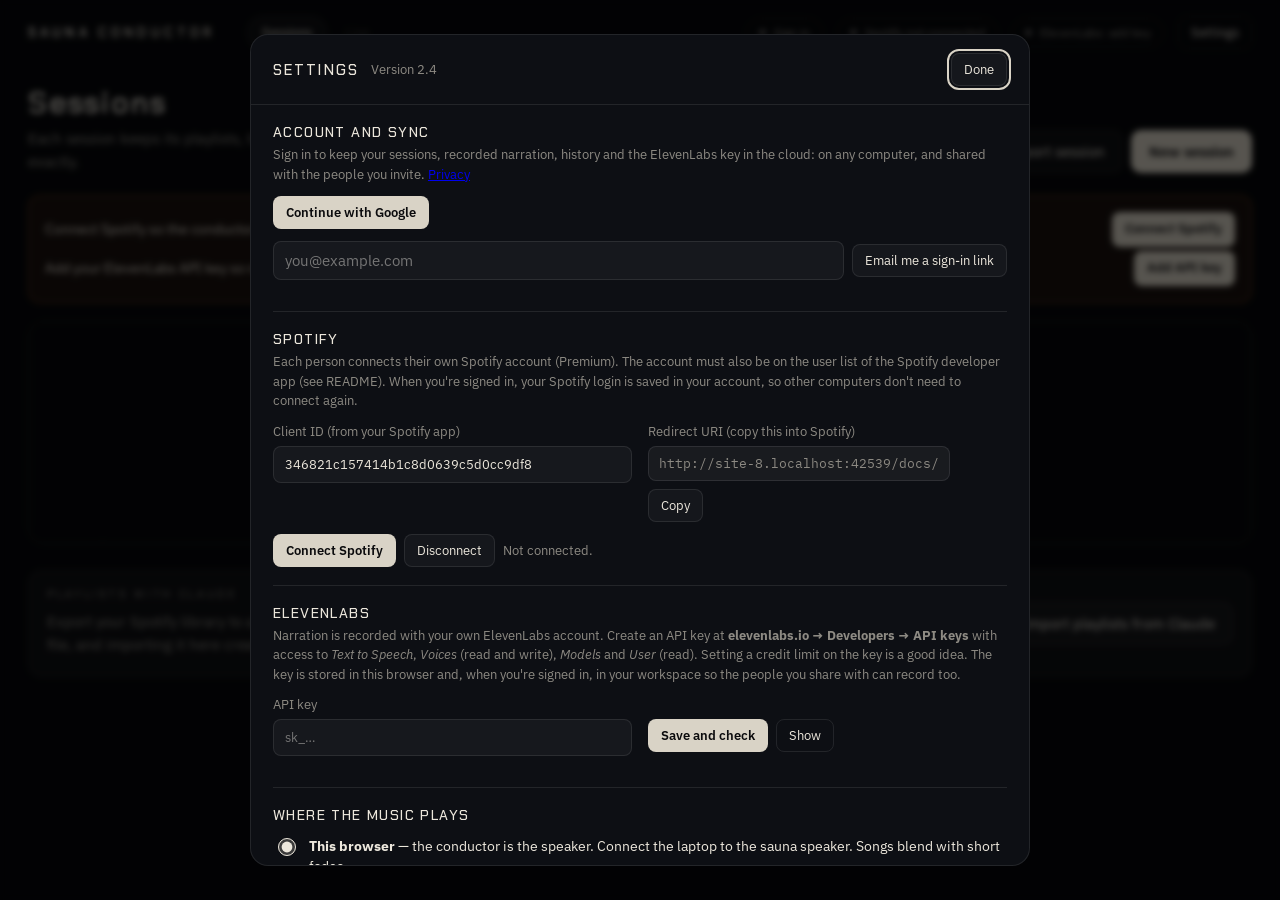
==== docs/index.html @ 791cafdf "Add a privacy page (needed for Google sign-in) Co-Authored-By: Claude Opus 5.5 <noreply@anthropic.co" ====
<!doctype html>
<html lang="en">
<head>
<meta charset="utf-8">
<meta name="viewport" content="width=device-width, initial-scale=1">
<title>Sauna Conductor</title>
<link rel="preconnect" href="https://fonts.googleapis.com">
<link rel="preconnect" href="https://fonts.gstatic.com" crossorigin>
<link href="https://fonts.googleapis.com/css2?family=Chakra+Petch:wght@400;500;600&family=IBM+Plex+Mono:wght@200;300;400&family=IBM+Plex+Sans:wght@400;500;600&display=swap" rel="stylesheet">
<link rel="stylesheet" href="css/app.css?v=2.4-5089199b">
</head>
<body class="phase-idle">
<div class="sky" aria-hidden="true"></div>

<header class="top">
  <div class="brand">Sauna <span>Conductor</span></div>
  <nav class="tabs" aria-label="Views">
    <button class="tab" data-view="library">Sessions</button>
    <button class="tab" data-view="live" id="tabLive" disabled>Live</button>
  </nav>
  <div class="spacer"></div>
  <button class="pill" id="pillCloud" data-sec="set-account" hidden>Sign in</button>
  <button class="pill" id="pillSpotify" data-sec="set-spotify">Spotify</button>
  <button class="pill" id="pillEleven" data-sec="set-eleven">ElevenLabs</button>
  <button class="ghost small" id="btnSettings">Settings</button>
</header>

<div class="banner" id="storageBanner" hidden>
  <b>Sauna Conductor is also open in another Chrome tab.</b> That tab is holding on to your saved sessions, so this one can't save. Close the other Sauna Conductor tabs, then reload this one with Cmd+Shift+R.
</div>
<div class="banner" id="fileBanner" hidden>
  You opened <b>index.html</b> directly. Close this tab and double-click <b>Start Sauna Conductor.command</b> instead. The app only works through the launcher.
</div>

<!-- ============================================================ Sessions -->
<section class="view" id="view-library" hidden>
  <div class="lib-head">
    <div>
      <h1>Sessions</h1>
      <p class="muted">Each session keeps its playlists, timing, voice and recorded narration, so you can replay it exactly.</p>
    </div>
    <div class="row">
      <button id="btnImportSession">Import session</button>
      <button class="primary" id="btnNewSession">New session</button>
    </div>
  </div>
  <div class="banner warn" id="libBanner" hidden></div>
  <div class="banner resume" id="resumeBanner" hidden></div>
  <div class="cards" id="sessionCards"></div>

  <section class="card history" id="historyCard" hidden>
    <div class="label">Recent sessions</div>
    <ol class="hist" id="historyList"></ol>
  </section>

  <section class="card tools">
    <div>
      <div class="label">Playlists with Claude</div>
      <p class="muted">Export your Spotify library to a file and send it to Claude in chat. Claude sends back a playlist file, and importing it here creates those playlists in your Spotify.</p>
      <p class="muted small" id="toolStatus"></p>
    </div>
    <div class="row">
      <button id="btnExportLibrary">Export my Spotify library</button>
      <button id="btnImportPlan">Import playlists from Claude</button>
    </div>
  </section>
</section>

<!-- ============================================================ Editor -->
<section class="view" id="view-editor" hidden></section>

<!-- ============================================================ Live -->
<section class="view" id="view-live" hidden>
  <div class="live-grid">
    <section class="stage">
      <div class="kicker" id="kicker">Ready for launch</div>
      <div class="ring-wrap">
        <div class="ring-glow" aria-hidden="true"></div>
        <svg class="ring" viewBox="0 0 400 400" aria-hidden="true">
          <circle class="track" cx="200" cy="200" r="186"></circle>
          <circle class="prog" id="ringProg" cx="200" cy="200" r="186"></circle>
        </svg>
        <div class="ring-center">
          <div class="title" id="title">4 rounds · 15 min</div>
          <div class="theme" id="theme"></div>
          <div class="timer" id="timer">15:00</div>
          <div class="sub" id="sub">Press Start when everyone is seated</div>
        </div>
      </div>
      <div class="timeline" id="timeline"></div>
      <div class="seg-labels" id="segLabels"></div>
    </section>

    <aside class="side">
      <div class="card np">
        <div class="label">Now playing</div>
        <div class="np-row">
          <div class="np-art" id="npArtWrap"><img id="npArt" alt=""></div>
          <div class="np-meta">
            <div class="np-track" id="npTrack">—</div>
            <div class="np-artist" id="npArtist"></div>
          </div>
        </div>
        <div class="np-prog" aria-hidden="true"><i id="npProg"></i></div>
        <div class="np-times"><span id="npPos">0:00</span><span id="npDur">0:00</span></div>
        <div class="transport">
          <button class="icon" id="btnPrevSong" aria-label="Previous song" title="Previous song">
            <svg viewBox="0 0 24 24"><path d="M6 5h2v14H6zM20 5v14L9 12z"/></svg>
          </button>
          <button class="icon big" id="btnMusic" aria-label="Pause music" title="Pause or play the music only">
            <svg viewBox="0 0 24 24" class="i-pause"><path d="M7 5h4v14H7zM13 5h4v14h-4z"/></svg>
            <svg viewBox="0 0 24 24" class="i-play"><path d="M8 5v14l11-7z"/></svg>
          </button>
          <button class="icon" id="btnNextSong" aria-label="Next song" title="Next song">
            <svg viewBox="0 0 24 24"><path d="M16 5h2v14h-2zM4 5v14l11-7z"/></svg>
          </button>
        </div>
        <div class="meter-row"><span>Music level</span><span id="meterVal">0%</span></div>
        <div class="meter"><i id="meterFill"></i></div>
      </div>
      <div class="card">
        <div class="label">Up next</div>
        <ol class="upnext" id="upNext"></ol>
      </div>
      <div class="card" id="narrCard">
        <div class="label">Narrator</div>
        <div class="narr-line"><span class="wave" aria-hidden="true"><b></b><b></b><b></b><b></b></span><span id="narrText">Quiet</span></div>
        <div class="narr-when" id="narrWhen"></div>
      </div>
      <div class="card">
        <div class="label">Session</div>
        <div class="sess-name" id="liveName">—</div>
        <div class="total" id="total">Not started</div>
      </div>
    </aside>
  </div>

  <footer class="controls">
    <button class="primary" id="btnResume" hidden>Resume</button>
    <button class="primary" id="btnStart">Start session</button>
    <button id="btnPause" disabled>Pause</button>
    <button id="btnNext" disabled>Next phase</button>
    <button id="btnExtend" disabled>+1 min</button>
    <button id="btnReplay" disabled>Replay narration</button>
    <button class="danger" id="btnStop" disabled>End session</button>
  </footer>
  <div class="hint"><kbd>Space</kbd> pause · <kbd>N</kbd> next phase · <kbd>→</kbd> next song · <kbd>+</kbd> add a minute · <kbd>R</kbd> replay narration</div>
</section>

<!-- ============================================================ Settings -->
<dialog id="settings">
  <div class="set-head">
    <h2>Settings</h2>
    <span class="muted small" id="appVersion" style="margin-left:12px"></span>
    <div class="spacer"></div>
    <button class="small" id="btnCloseSettings">Done</button>
  </div>
  <div class="set-body">
    <section class="set-sec" id="set-account" hidden>
      <h3>Account and sync</h3>
      <div id="acctOut" hidden>
        <p class="help">Sign in to keep your sessions, recorded narration, history and the ElevenLabs key in the cloud: on any computer, and shared with the people you invite. <a href="privacy.html" target="_blank" rel="noopener">Privacy</a></p>
        <div class="row"><button class="small primary" id="btnGoogle">Continue with Google</button></div>
        <div class="row mt"><input type="email" id="acctEmail" placeholder="you@example.com" autocomplete="email" spellcheck="false"><button class="small" id="btnEmailLink">Email me a sign-in link</button></div>
        <p class="muted small mt" id="acctMsg"></p>
      </div>
      <div id="acctIn" hidden>
        <div class="row"><span>Signed in as <b id="acctWho"></b></span><span class="chip" id="acctStatus"></span></div>
        <div class="grid2 mt">
          <label class="f">Workspace<select id="acctWs"></select></label>
          <label class="f">Workspace name<input type="text" id="acctWsName" maxlength="40" spellcheck="false"></label>
        </div>
        <div class="label mt">Shared with</div>
        <ul class="people" id="acctPeople"></ul>
        <div class="row mt"><input type="email" id="inviteEmail" placeholder="their Gmail address" autocomplete="off" spellcheck="false"><button class="small" id="btnInvite">Invite</button></div>
        <p class="help mt">They open this page, sign in with that email address, and see everything in the workspace: sessions, recordings, history and the ElevenLabs key. Everyone connects their own Spotify.</p>
        <div class="row"><button class="small" id="btnSyncNow">Sync now</button><button class="small ghost" id="btnSignOut">Sign out</button><span class="muted small" id="acctLast"></span></div>
      </div>
    </section>

    <section class="set-sec" id="set-spotify">
      <h3>Spotify</h3>
      <p class="help">Each person connects their own Spotify account (Premium). The account must also be on the user list of the Spotify developer app (see README). When you're signed in, your Spotify login is saved in your account, so other computers don't need to connect again.</p>
      <div class="grid2">
        <label class="f">Client ID (from your Spotify app)<input type="text" id="cfgClientId" autocomplete="off" spellcheck="false" placeholder="32-character Client ID"></label>
        <div class="f">Redirect URI (copy this into Spotify)<div class="row"><span class="code" id="redirectUri"></span><button class="small" id="btnCopyRedirect">Copy</button></div></div>
      </div>
      <div class="row mt">
        <button class="small primary" id="btnConnect">Connect Spotify</button>
        <button class="small" id="btnDisconnect">Disconnect</button>
        <span class="muted small" id="spDetail"></span>
      </div>
    </section>

    <section class="set-sec" id="set-eleven">
      <h3>ElevenLabs</h3>
      <p class="help">Narration is recorded with your own ElevenLabs account. Create an API key at <b>elevenlabs.io → Developers → API keys</b> with access to <i>Text to Speech</i>, <i>Voices</i> (read and write), <i>Models</i> and <i>User</i> (read). Setting a credit limit on the key is a good idea. The key is stored in this browser and, when you're signed in, in your workspace so the people you share with can record too.</p>
      <div class="grid2">
        <label class="f">API key<input type="password" id="cfgElKey" autocomplete="off" spellcheck="false" placeholder="sk_…"></label>
        <div class="f">&nbsp;<div class="row"><button class="small primary" id="btnElSave">Save and check</button><button class="small ghost" id="btnElShow">Show</button></div></div>
      </div>
      <p class="muted small mt" id="elDetail"></p>
    </section>

    <section class="set-sec" id="set-output">
      <h3>Where the music plays</h3>
      <label class="radio"><input type="radio" name="output" value="browser"> <span><b>This browser</b> — the conductor is the speaker. Connect the laptop to the sauna speaker. Songs blend with short fades.</span></label>
      <label class="radio"><input type="radio" name="output" value="connect"> <span><b>Spotify app or speaker</b> — the conductor remote-controls a Spotify device, such as the Spotify app on this Mac. Turn on <i>Crossfade songs</i> in the Spotify app's settings for real DJ-style blends.</span></label>
      <div class="row mt" id="deviceRow">
        <select id="cfgDevice"><option value="">Choose a device…</option></select>
        <button class="small" id="btnDevices">Refresh</button>
        <span class="muted small">Open the Spotify app first so it shows up here.</span>
      </div>
    </section>

    <section class="set-sec" id="set-other">
      <h3>Rehearsal and fallback</h3>
      <div class="grid2">
        <label class="f">Clock speed<select id="cfgSpeed"><option value="1">Live (normal)</option><option value="20">Rehearsal ×20</option><option value="60">Rehearsal ×60</option></select></label>
        <div class="f">&nbsp;<label class="chk"><input type="checkbox" id="cfgDemo"> Demo mode (no Spotify)</label></div>
      </div>
      <label class="chk mt"><input type="checkbox" id="cfgFallback"> If a narration clip is missing, read it with the browser's own voice (low quality)</label>
      <div class="row mt"><button class="small" id="btnDiag">Copy diagnostics</button><span class="muted small">If something goes wrong during a session, paste this into the chat with Claude. It contains no passwords or keys.</span></div>
    </section>
  </div>
</dialog>

<div id="toast" role="status" aria-live="polite"></div>

<script>
  if (location.protocol === 'file:') document.getElementById('fileBanner').hidden = false;
</script>
<script type="module" src="js/main.js?v=2.4-5089199b"></script>
</body>
</html>
---- docs/css/app.css ----
:root {
  --bg: #06070a;
  --bg2: #0d0f14;
  --panel: rgba(255,255,255,0.035);
  --panel2: rgba(255,255,255,0.06);
  --line: rgba(255,255,255,0.09);
  --line2: rgba(255,255,255,0.18);
  --text: #ece7dc;
  --muted: #8d8a83;
  --heat: #ff8a3d;
  --cool: #79c3ff;
  --done: #f2c879;
  --idle: #d9d3c6;
  --ok: #6fe3a1;
  --danger: #ff6b6b;
  --accent: var(--idle);
  --display: "Chakra Petch", "Avenir Next Condensed", "Arial Narrow", sans-serif;
  --mono: "IBM Plex Mono", ui-monospace, "SF Mono", Menlo, monospace;
  --sans: "IBM Plex Sans", -apple-system, "Segoe UI", sans-serif;
}
body.phase-heat { --accent: var(--heat); }
body.phase-cool { --accent: var(--cool); }
body.phase-done { --accent: var(--done); }

* { box-sizing: border-box; }
html, body { margin: 0; min-height: 100%; }
body { background: var(--bg); color: var(--text); font-family: var(--sans); font-size: 15px; overflow-x: hidden; min-height: 100vh; }
[hidden] { display: none !important; }
h1, h2, h3 { font-family: var(--display); font-weight: 500; letter-spacing: .04em; margin: 0; }
p { line-height: 1.5; }
.muted { color: var(--muted); }
.small { font-size: 13px; }
.mt { margin-top: 12px; }
.row { display: flex; gap: 8px; align-items: center; flex-wrap: wrap; }
.spacer { flex: 1; }

.sky {
  position: fixed; inset: 0; pointer-events: none; z-index: 0;
  background-image:
    radial-gradient(1px 1px at 12% 18%, rgba(255,255,255,.55), transparent 60%),
    radial-gradient(1px 1px at 78% 12%, rgba(255,255,255,.45), transparent 60%),
    radial-gradient(1.4px 1.4px at 64% 72%, rgba(255,255,255,.5), transparent 60%),
    radial-gradient(1px 1px at 30% 82%, rgba(255,255,255,.35), transparent 60%),
    radial-gradient(1px 1px at 90% 54%, rgba(255,255,255,.4), transparent 60%),
    radial-gradient(1px 1px at 46% 8%, rgba(255,255,255,.3), transparent 60%),
    radial-gradient(1.2px 1.2px at 8% 60%, rgba(255,255,255,.4), transparent 60%),
    radial-gradient(1px 1px at 55% 40%, rgba(255,255,255,.25), transparent 60%),
    radial-gradient(1px 1px at 22% 44%, rgba(255,255,255,.3), transparent 60%),
    radial-gradient(1px 1px at 84% 88%, rgba(255,255,255,.35), transparent 60%);
}
header.top, .view, .banner { position: relative; z-index: 1; }

/* ---------------------------------------------------------------- header */
header.top { display: flex; align-items: center; gap: 14px; padding: 16px 28px; }
.brand { font-family: var(--display); font-weight: 600; letter-spacing: .32em; font-size: 13px; text-transform: uppercase; white-space: nowrap; }
.brand span { color: var(--accent); transition: color 1.2s ease; }
.tabs { display: flex; gap: 4px; margin-left: 18px; }
.tab { background: transparent; border: 1px solid transparent; padding: 7px 14px; border-radius: 999px; font-size: 13px; color: var(--muted); }
.tab.active { color: var(--text); border-color: var(--line); background: var(--panel); }
.tab:disabled { opacity: .35; }
.pill {
  font: inherit; font-size: 12px; color: var(--muted); border: 1px solid var(--line); background: transparent;
  padding: 6px 12px; border-radius: 999px; white-space: nowrap; max-width: 30vw; overflow: hidden; text-overflow: ellipsis; cursor: pointer;
}
.pill.ok { color: var(--text); }
.pill::before { content: ""; display: inline-block; width: 7px; height: 7px; border-radius: 50%; background: #555; margin-right: 8px; vertical-align: 1px; }
.pill.ok::before { background: var(--ok); }
.pill.warn::before { background: var(--heat); }

/* ---------------------------------------------------------------- controls */
button {
  font: inherit; color: var(--text); background: var(--panel); border: 1px solid var(--line); border-radius: 10px;
  padding: 11px 17px; cursor: pointer; transition: background .2s, border-color .2s, opacity .2s, color .2s;
}
button:hover:not(:disabled) { background: rgba(255,255,255,.08); border-color: var(--line2); }
button:disabled { opacity: .35; cursor: default; }
:focus-visible { outline: 2px solid var(--accent); outline-offset: 2px; }
button.primary { background: var(--accent); color: #0b0b0d; border-color: transparent; font-weight: 600; }
button.primary:hover:not(:disabled) { background: var(--accent); filter: brightness(1.08); }
button.ghost { background: transparent; }
button.danger { color: var(--danger); }
button.small { padding: 7px 12px; font-size: 13px; border-radius: 8px; }
button.icon { width: 44px; height: 44px; padding: 0; border-radius: 50%; display: inline-grid; place-items: center; }
button.icon.big { width: 54px; height: 54px; background: var(--text); color: #0b0b0d; border-color: transparent; }
button.icon.big:hover:not(:disabled) { background: var(--text); filter: brightness(1.1); }
button.icon svg { width: 20px; height: 20px; fill: currentColor; }
button.icon.big svg { width: 24px; height: 24px; }
button.icon .i-play { display: none; }
button.icon.is-paused .i-play { display: block; }
button.icon.is-paused .i-pause { display: none; }

input[type=text], input[type=password], input[type=number], input[type=search], input[type=email], select, textarea {
  font: inherit; color: var(--text); background: rgba(255,255,255,.04); border: 1px solid var(--line);
  border-radius: 8px; padding: 9px 11px; width: 100%;
}
textarea { resize: vertical; line-height: 1.55; min-height: 80px; }
select { width: auto; min-width: 180px; }
input[type=range] { width: 100%; accent-color: var(--text); }
input[type=checkbox], input[type=radio] { width: 18px; height: 18px; accent-color: var(--text); flex: none; }
label.f, .f { display: flex; flex-direction: column; gap: 6px; font-size: 13px; color: var(--muted); }
label.chk { display: flex; align-items: center; gap: 10px; font-size: 14px; color: var(--text); }
label.radio { display: flex; gap: 10px; align-items: flex-start; padding: 8px 0; font-size: 14px; line-height: 1.45; }
label.radio input { margin-top: 2px; }
.code { font-family: var(--mono); font-size: 13px; background: rgba(255,255,255,.05); border: 1px solid var(--line); border-radius: 8px; padding: 8px 10px; user-select: all; word-break: break-all; }
.grid2 { display: grid; grid-template-columns: repeat(auto-fit, minmax(220px, 1fr)); gap: 12px 16px; }
.grid4 { display: grid; grid-template-columns: repeat(auto-fit, minmax(150px, 1fr)); gap: 12px 16px; }
.val { color: var(--text); font-variant-numeric: tabular-nums; }

.chip { display: inline-flex; align-items: center; gap: 6px; font-size: 11px; padding: 2px 9px; border-radius: 999px; border: 1px solid var(--line); color: var(--muted); white-space: nowrap; }
.chip.ok { color: var(--ok); border-color: rgba(111,227,161,.35); }
.chip.warn { color: var(--heat); border-color: rgba(255,138,61,.35); }
.chip.info { color: var(--cool); border-color: rgba(121,195,255,.35); }

.card { background: var(--panel); border: 1px solid var(--line); border-radius: 14px; padding: 16px 18px; }
.label { font-family: var(--display); text-transform: uppercase; letter-spacing: .24em; font-size: 11px; color: var(--muted); margin-bottom: 10px; }

.banner { margin: 0 28px 14px; padding: 12px 16px; border-radius: 12px; border: 1px solid rgba(255,138,61,.35); background: rgba(255,138,61,.08); font-size: 14px; line-height: 1.45; }
.banner .row { margin-top: 8px; }

.view { padding: 8px 28px 40px; }

/* ---------------------------------------------------------------- library */
.lib-head { display: flex; align-items: flex-end; justify-content: space-between; gap: 20px; flex-wrap: wrap; margin: 10px 0 22px; }
.lib-head h1 { font-size: 30px; letter-spacing: .06em; }
.lib-head p { margin: 6px 0 0; max-width: 620px; }
#view-library .banner { margin: 0 0 18px; }
.cards { display: grid; grid-template-columns: repeat(auto-fill, minmax(min(100%, 370px), 1fr)); gap: 16px; margin-bottom: 26px; }
.scard-foot button.ghost { padding: 7px 9px; }
.scard { display: flex; flex-direction: column; background: var(--panel); border: 1px solid var(--line); border-radius: 16px; overflow: hidden; }
.scard-art { position: relative; height: 96px; background: radial-gradient(120% 140% at 0% 0%, rgba(255,138,61,.28), transparent 55%), radial-gradient(120% 140% at 100% 100%, rgba(121,195,255,.22), transparent 55%), #0b0d12; }
.scard-art img { position: absolute; top: 16px; width: 64px; height: 64px; border-radius: 8px; object-fit: cover; box-shadow: 0 8px 24px rgba(0,0,0,.5); }
.scard-art img:nth-child(1) { left: 18px; }
.scard-art img:nth-child(2) { left: 60px; top: 22px; }
.scard-body { padding: 14px 18px 4px; flex: 1; }
.scard-body h3 { font-size: 19px; margin-bottom: 8px; }
.meta { color: var(--muted); font-size: 13px; line-height: 1.6; }
.meta b { color: var(--text); font-weight: 500; }
.scard-foot { display: flex; align-items: center; gap: 8px; padding: 12px 18px 16px; flex-wrap: wrap; }
.scard-foot .spacer { min-width: 4px; }
.empty { grid-column: 1 / -1; text-align: center; padding: 50px 20px; border: 1px dashed var(--line2); border-radius: 16px; }
.empty h3 { font-size: 20px; margin-bottom: 8px; }
.tools { display: flex; gap: 20px; align-items: center; justify-content: space-between; flex-wrap: wrap; }
.tools p { margin: 0 0 4px; max-width: 640px; }

/* ---------------------------------------------------------------- editor */
.ed-head { display: flex; align-items: center; gap: 14px; margin: 6px 0 18px; flex-wrap: wrap; }
.ed-name { font-family: var(--display); font-size: 26px !important; letter-spacing: .04em; background: transparent !important; border: 1px solid transparent !important; padding: 6px 10px !important; flex: 1; min-width: 220px; }
.ed-name:hover, .ed-name:focus { border-color: var(--line) !important; }
.ed-sec { background: var(--panel); border: 1px solid var(--line); border-radius: 16px; padding: 20px 22px; margin-bottom: 16px; }
.ed-sec > h2 { font-size: 15px; text-transform: uppercase; letter-spacing: .14em; margin-bottom: 4px; }
.ed-sec > p.help { margin: 0 0 16px; color: var(--muted); font-size: 13px; }
.ed-wrap { max-width: 980px; margin: 0 auto; padding-bottom: 90px; }
.ed-bar {
  position: fixed; left: 0; right: 0; bottom: 0; z-index: 5; display: flex; align-items: center; gap: 12px; flex-wrap: wrap;
  padding: 14px 28px; background: rgba(8,9,12,.92); backdrop-filter: blur(8px); border-top: 1px solid var(--line);
}
.ed-bar .sum { color: var(--muted); font-size: 13px; }
.ed-bar .sum b { color: var(--text); font-weight: 500; }
.progress { height: 4px; border-radius: 2px; background: rgba(255,255,255,.08); overflow: hidden; width: 160px; }
.progress i { display: block; height: 100%; width: 0; background: var(--ok); transition: width .3s; }

/* playlist picker */
.pl-field { display: flex; flex-direction: column; gap: 6px; font-size: 13px; color: var(--muted); position: relative; }
.pl-btn { display: flex; align-items: center; gap: 12px; text-align: left; padding: 8px 12px; min-height: 60px; width: 100%; }
.pl-btn img, .pl-ph { width: 44px; height: 44px; border-radius: 6px; object-fit: cover; flex: none; background: linear-gradient(135deg, rgba(255,138,61,.35), rgba(121,195,255,.25)); }
.pl-btn .t { font-weight: 600; color: var(--text); font-size: 14px; }
.pl-btn .s { color: var(--muted); font-size: 12px; margin-top: 2px; }
.pl-btn .caret { margin-left: auto; color: var(--muted); }
.pl-pop { position: absolute; z-index: 20; top: calc(100% + 6px); left: 0; right: 0; background: #12141a; border: 1px solid var(--line2); border-radius: 12px; padding: 10px; box-shadow: 0 18px 50px rgba(0,0,0,.6); }
.pl-list { max-height: 320px; overflow-y: auto; margin-top: 8px; }
.pl-item { display: flex; align-items: center; gap: 10px; width: 100%; text-align: left; padding: 7px 8px; border: 0; border-radius: 8px; background: transparent; }
.pl-item:hover { background: rgba(255,255,255,.06); }
.pl-item img, .pl-item .pl-ph { width: 36px; height: 36px; border-radius: 4px; }
.pl-item .t { color: var(--text); font-size: 14px; }
.pl-item .s { color: var(--muted); font-size: 12px; }

/* recording progress */
.rec-panel {
  position: fixed; z-index: 30; left: 50%; bottom: 86px; transform: translateX(-50%);
  width: min(560px, calc(100vw - 32px)); max-height: calc(100vh - 140px); overflow-y: auto;
  background: #12141a; border: 1px solid var(--line2); border-radius: 16px; padding: 16px 18px;
  box-shadow: 0 24px 70px rgba(0,0,0,.65); display: flex; flex-direction: column; gap: 10px;
}
.rp-head { font-weight: 600; font-size: 15px; line-height: 1.35; flex: 1; }
.rp-bar { height: 6px; border-radius: 3px; background: rgba(255,255,255,.08); overflow: hidden; }
.rp-bar i { display: block; height: 100%; width: 0; background: var(--ok); border-radius: 3px; transition: width .25s linear; }
.rp-bar i.bad { background: var(--danger); }
.rp-err { color: var(--danger); font-size: 13px; line-height: 1.45; border-left: 2px solid var(--danger); padding: 2px 10px; }
.rp-list { list-style: none; margin: 0; padding: 0; display: grid; gap: 2px; }
.rp-list li { display: grid; grid-template-columns: 22px 1fr auto; align-items: center; gap: 8px; font-size: 13px; padding: 4px 0; color: var(--muted); }
.rp-list .sym { display: inline-grid; place-items: center; width: 18px; }
.rp-list .w { font-variant-numeric: tabular-nums; }
.rp-list .st-recording, .rp-list .st-retrying { color: var(--text); }
.rp-list .st-done .sym { color: var(--ok); }
.rp-list .st-failed { color: var(--danger); }
.spin { width: 18px; height: 18px; border-radius: 50%; border: 2px solid rgba(255,255,255,.15); border-top-color: var(--text); animation: rot .8s linear infinite; flex: none; display: inline-block; }
.spin.sm { width: 12px; height: 12px; border-width: 2px; }
@keyframes rot { to { transform: rotate(360deg); } }

/* live: round theme, "then" row */
.theme { font-size: 14px; color: var(--muted); font-style: italic; margin-top: 4px; max-width: 100%; overflow: hidden; display: -webkit-box; -webkit-line-clamp: 2; -webkit-box-orient: vertical; }
.theme:empty { display: none; }
.upnext li.then { border-top: 1px solid var(--line); margin-top: 4px; padding-top: 4px; }

/* resume + history */
.banner.resume { border-color: rgba(121,195,255,.4); background: rgba(121,195,255,.08); }
#view-library .banner.resume { margin: 0 0 18px; }
.history { margin-bottom: 20px; }
.hist { list-style: none; margin: 0; padding: 0; }
.hist li { display: flex; align-items: center; gap: 12px; padding: 8px 0; border-top: 1px solid var(--line); flex-wrap: wrap; font-size: 14px; }
.hist li:first-child { border-top: 0; }
.hist .w { color: var(--muted); font-variant-numeric: tabular-nums; min-width: 150px; font-size: 13px; }
.hist .n { font-weight: 500; flex: 1; min-width: 140px; }

/* another tab took over */
.dormant { position: fixed; inset: 0; z-index: 100; display: grid; place-items: center; background: rgba(6,7,10,.94); backdrop-filter: blur(4px); padding: 24px; }
.dormant .card { max-width: 460px; text-align: center; padding: 28px; }
.dormant h2 { font-size: 20px; margin-bottom: 10px; }

/* round planner */
.grid5 { display: grid; grid-template-columns: repeat(auto-fit, minmax(140px, 1fr)); gap: 12px 16px; margin-top: 10px; }
.rounds-grid { display: grid; grid-template-columns: repeat(auto-fill, minmax(min(100%, 410px), 1fr)); gap: 12px; margin-top: 16px; }
.rcard { border: 1px solid var(--line); border-radius: 12px; padding: 12px 14px 14px; background: rgba(255,255,255,.02); }
.rcard.off { border-color: rgba(255,138,61,.4); }
.rhead { display: flex; align-items: center; gap: 10px; margin-bottom: 6px; }
.rhead b { font-family: var(--display); font-weight: 500; letter-spacing: .14em; text-transform: uppercase; font-size: 12px; color: var(--muted); }
.rdur { font-family: var(--mono); font-weight: 300; font-size: 24px; font-variant-numeric: tabular-nums; margin-right: auto; }
.rsongs { list-style: none; margin: 0; padding: 0; }
.rsongs li { display: flex; align-items: center; gap: 10px; padding: 6px 0; border-top: 1px solid var(--line); }
.rsongs img, .rsongs .ph { width: 32px; height: 32px; border-radius: 4px; flex: none; object-fit: cover; background: rgba(255,255,255,.06); }
.rsongs .m { min-width: 0; flex: 1; }
.rsongs .t { font-size: 13px; white-space: nowrap; overflow: hidden; text-overflow: ellipsis; }
.rsongs .a { font-size: 12px; color: var(--muted); white-space: nowrap; overflow: hidden; text-overflow: ellipsis; }
.rsongs .d { font-size: 12px; color: var(--muted); font-variant-numeric: tabular-nums; }
.rsongs .x { width: 28px; height: 28px; padding: 0; border-radius: 50%; border-color: transparent; background: transparent; color: var(--muted); font-size: 18px; line-height: 1; }
.rsongs .x:hover { color: var(--danger); background: rgba(255,107,107,.08); }
.rcard select { width: 100%; margin-top: 8px; font-size: 13px; padding: 7px 9px; color: var(--muted); }
.rsongs li { cursor: default; }
.rsongs li.dragging { opacity: .35; }
.rsongs li.drop-before { box-shadow: inset 0 2px 0 var(--text); }
.rsongs li.drop-after { box-shadow: inset 0 -2px 0 var(--text); }
.rsongs.drop-end { box-shadow: 0 2px 0 var(--text); }
.rsongs:empty { min-height: 44px; border: 1px dashed var(--line2); border-radius: 8px; }
.rsongs .grip { color: var(--muted); cursor: grab; font-size: 12px; letter-spacing: -2px; user-select: none; padding: 0 2px; }
.rsongs .acts { display: inline-flex; gap: 2px; }
.rsongs .ib { width: 26px; height: 26px; padding: 0; border-radius: 6px; border-color: transparent; background: transparent; color: var(--muted); font-size: 11px; line-height: 1; }
.rsongs .ib:last-child { font-size: 17px; }
.rsongs .ib:hover:not(:disabled) { color: var(--text); background: rgba(255,255,255,.08); }
.rsongs .ib:last-child:hover:not(:disabled) { color: var(--danger); background: rgba(255,107,107,.08); }
.rsongs li.swapping .acts { flex: 1 1 100%; }
.rsongs select.swap { margin-top: 0; color: var(--text); }
.rsongs li.swapping { flex-wrap: wrap; }
.rtheme { margin: 2px 0 8px; }
.rtheme summary { cursor: pointer; font-size: 13px; color: var(--muted); list-style: none; padding: 2px 0; font-style: italic; overflow: hidden; text-overflow: ellipsis; white-space: nowrap; }
.rtheme summary::-webkit-details-marker { display: none; }
.rtheme[open] summary { color: var(--text); white-space: normal; }
.rtheme textarea { min-height: 54px; font-size: 13px; margin-top: 4px; }

/* voice */
.voice-card { display: flex; gap: 14px; align-items: center; padding: 14px; border: 1px solid var(--line); border-radius: 12px; background: rgba(255,255,255,.02); flex-wrap: wrap; }
.orb { width: 46px; height: 46px; border-radius: 50%; flex: none; background: radial-gradient(circle at 30% 30%, #ffd2a8, #ff8a3d 45%, #3a1d0b 100%); box-shadow: 0 0 22px rgba(255,138,61,.35); }
.voice-card .t { font-weight: 600; font-size: 16px; }
.voice-card .d { color: var(--muted); font-size: 13px; margin-top: 2px; max-width: 520px; }
.voice-card .row { margin-left: auto; }
.picker { margin-top: 12px; border: 1px solid var(--line); border-radius: 12px; padding: 12px; background: rgba(0,0,0,.25); }
.seg-ctl { display: inline-flex; border: 1px solid var(--line); border-radius: 10px; overflow: hidden; }
.seg-ctl button { border: 0; border-radius: 0; padding: 8px 14px; font-size: 13px; background: transparent; }
.seg-ctl button.on { background: var(--text); color: #0b0b0d; }
.vlist { max-height: 360px; overflow-y: auto; margin-top: 10px; }
.vrow { display: flex; gap: 10px; align-items: center; padding: 9px 6px; border-top: 1px solid var(--line); }
.vrow:first-child { border-top: 0; }
.vrow .t { font-weight: 600; font-size: 14px; }
.vrow .l { color: var(--muted); font-size: 12px; margin-top: 2px; }
.vrow .d { color: var(--muted); font-size: 12px; margin-top: 3px; max-width: 560px; display: -webkit-box; -webkit-line-clamp: 2; -webkit-box-orient: vertical; overflow: hidden; }
.vrow .row { margin-left: auto; flex-wrap: nowrap; }
.vrow.sel { background: rgba(255,255,255,.04); border-radius: 8px; }
.hint-box { margin-top: 12px; font-size: 13px; color: var(--muted); border-left: 2px solid var(--line2); padding: 4px 12px; line-height: 1.55; }
.hint-box code { font-family: var(--mono); font-size: 12px; color: var(--text); background: rgba(255,255,255,.05); padding: 1px 5px; border-radius: 4px; }

/* script cues */
.cue-ed { padding: 16px 0; border-top: 1px solid var(--line); }
.cue-ed:first-of-type { border-top: 0; padding-top: 4px; }
.cue-top { display: flex; align-items: baseline; gap: 10px; flex-wrap: wrap; margin-bottom: 8px; }
.cue-top b { font-family: var(--display); font-weight: 500; font-size: 15px; letter-spacing: .06em; }
.cue-top .w { color: var(--muted); font-size: 13px; }
.cue-top .n { margin-left: auto; color: var(--muted); font-size: 12px; font-variant-numeric: tabular-nums; }
.cue-ed .row { margin-top: 8px; }
.cue-ed.drag textarea { border-color: var(--text); }

/* ---------------------------------------------------------------- live */
.live-grid { display: grid; grid-template-columns: minmax(0, 1fr) 340px; gap: 28px; align-items: center; min-height: calc(100vh - 200px); }
.stage { display: flex; flex-direction: column; align-items: center; min-width: 0; }
.kicker { font-family: var(--display); text-transform: uppercase; letter-spacing: .38em; font-size: 13px; color: var(--accent); transition: color 1.2s ease; margin-bottom: 6px; text-align: center; }
.ring-wrap { position: relative; width: min(62vh, 540px, 100%); aspect-ratio: 1; }
.ring-glow { position: absolute; inset: 9%; border-radius: 50%; background: conic-gradient(from 0deg, transparent 0 8%, var(--accent) 22%, transparent 40%, transparent 58%, var(--accent) 74%, transparent 90%); filter: blur(38px); opacity: .22; animation: spin 48s linear infinite; transition: opacity 1.2s ease; }
body.phase-idle .ring-glow { opacity: .1; }
body.paused .ring-glow { animation-play-state: paused; }
@keyframes spin { to { transform: rotate(360deg); } }
svg.ring { position: absolute; inset: 0; width: 100%; height: 100%; transform: rotate(-90deg); }
svg.ring circle { fill: none; }
.ring .track { stroke: rgba(255,255,255,.07); stroke-width: 2; }
.ring .prog { stroke: var(--accent); stroke-width: 3; stroke-linecap: round; transition: stroke 1.2s ease; filter: drop-shadow(0 0 6px var(--accent)); }
.ring-center { position: absolute; inset: 0; display: flex; flex-direction: column; align-items: center; justify-content: center; text-align: center; padding: 18%; }
.title { font-family: var(--display); font-size: clamp(18px, 2.4vw, 26px); font-weight: 500; letter-spacing: .04em; }
.timer { font-family: var(--mono); font-weight: 200; font-variant-numeric: tabular-nums; font-size: clamp(60px, 10.5vw, 146px); line-height: 1; letter-spacing: -.02em; margin: 10px 0 12px; }
body.paused .timer { animation: blink 1.6s ease-in-out infinite; }
@keyframes blink { 50% { opacity: .35; } }
.sub { color: var(--muted); font-size: 14px; min-height: 1.4em; }
.timeline { display: flex; gap: 4px; width: min(640px, 100%); margin-top: 22px; }
.seg { position: relative; height: 6px; border-radius: 3px; background: rgba(255,255,255,.08); overflow: hidden; }
.seg i { position: absolute; inset: 0 auto 0 0; width: 0; border-radius: 3px; }
.seg.round i { background: var(--heat); }
.seg.break i { background: var(--cool); }
.seg.current { box-shadow: 0 0 0 1px rgba(255,255,255,.25); }
.seg-labels { display: flex; gap: 4px; width: min(640px, 100%); margin-top: 7px; }
.seg-labels span { font-family: var(--display); font-size: 11px; letter-spacing: .12em; color: var(--muted); text-align: center; overflow: hidden; white-space: nowrap; }

.side { display: flex; flex-direction: column; gap: 12px; }
.np-row { display: flex; gap: 12px; align-items: center; }
.np-art { width: 64px; height: 64px; border-radius: 8px; overflow: hidden; flex: none; background: linear-gradient(135deg, rgba(255,138,61,.3), rgba(121,195,255,.2)); }
.np-art img { width: 100%; height: 100%; object-fit: cover; display: block; }
.np-art img:not([src]), .np-art img[src=""] { display: none; }
.np-meta { min-width: 0; }
.np-track { font-weight: 600; font-size: 16px; line-height: 1.3; overflow: hidden; text-overflow: ellipsis; display: -webkit-box; -webkit-line-clamp: 2; -webkit-box-orient: vertical; }
.np-artist { color: var(--muted); margin-top: 2px; font-size: 14px; white-space: nowrap; overflow: hidden; text-overflow: ellipsis; }
.np-prog { margin-top: 14px; height: 4px; background: rgba(255,255,255,.1); border-radius: 2px; overflow: hidden; }
.np-prog i { display: block; height: 100%; width: 0; background: var(--text); }
.np-times { display: flex; justify-content: space-between; font-size: 12px; color: var(--muted); margin-top: 6px; font-variant-numeric: tabular-nums; }
.transport { display: flex; justify-content: center; align-items: center; gap: 18px; margin: 8px 0 12px; }
.meter { margin-top: 6px; height: 3px; background: rgba(255,255,255,.08); border-radius: 2px; overflow: hidden; }
.meter i { display: block; height: 100%; width: 0; background: var(--accent); transition: width .15s linear, background 1.2s ease; }
.meter-row { display: flex; justify-content: space-between; font-size: 12px; color: var(--muted); }
.upnext { list-style: none; margin: 0; padding: 0; }
.upnext li button { display: flex; gap: 10px; align-items: center; width: 100%; text-align: left; border: 0; background: transparent; padding: 6px; border-radius: 8px; }
.upnext li button:hover:not(:disabled) { background: rgba(255,255,255,.06); }
.upnext img, .upnext .ph { width: 34px; height: 34px; border-radius: 4px; flex: none; object-fit: cover; background: rgba(255,255,255,.06); }
.upnext .t { font-size: 13px; color: var(--text); white-space: nowrap; overflow: hidden; text-overflow: ellipsis; }
.upnext .a { font-size: 12px; color: var(--muted); white-space: nowrap; overflow: hidden; text-overflow: ellipsis; }
.upnext .m { min-width: 0; flex: 1; }
.upnext .d { font-size: 12px; color: var(--muted); font-variant-numeric: tabular-nums; }
.upnext .none { color: var(--muted); font-size: 13px; padding: 4px 6px; }
.narr-line { display: flex; align-items: center; gap: 10px; min-height: 24px; }
.wave { display: inline-flex; gap: 3px; align-items: end; height: 16px; }
.wave b { width: 3px; background: var(--accent); border-radius: 2px; height: 4px; }
.speaking .wave b { animation: wave 1s ease-in-out infinite; }
.speaking .wave b:nth-child(2) { animation-delay: .15s; }
.speaking .wave b:nth-child(3) { animation-delay: .3s; }
.speaking .wave b:nth-child(4) { animation-delay: .45s; }
@keyframes wave { 50% { height: 16px; } }
.narr-when { color: var(--muted); font-size: 13px; margin-top: 6px; }
.sess-name { font-weight: 600; }
.total { color: var(--muted); font-size: 13px; font-variant-numeric: tabular-nums; margin-top: 4px; }
footer.controls { display: flex; flex-wrap: wrap; justify-content: center; gap: 10px; padding: 18px 0 10px; }
footer.controls button { min-width: 120px; }
.hint { text-align: center; color: var(--muted); font-size: 12px; }
kbd { font-family: var(--mono); font-size: 11px; border: 1px solid var(--line); border-radius: 4px; padding: 1px 5px; }

/* ---------------------------------------------------------------- settings */
dialog#settings { width: min(780px, calc(100vw - 32px)); max-height: calc(100vh - 48px); background: var(--bg2); color: var(--text); border: 1px solid var(--line); border-radius: 18px; padding: 0; overflow: hidden; }
dialog::backdrop { background: rgba(0,0,0,.6); backdrop-filter: blur(3px); }
.set-head { display: flex; align-items: center; padding: 18px 22px; border-bottom: 1px solid var(--line); }
.set-head h2 { font-size: 15px; letter-spacing: .14em; text-transform: uppercase; }
.set-body { overflow-y: auto; max-height: calc(100vh - 140px); padding: 6px 22px 22px; }
.set-sec { padding: 18px 0; border-bottom: 1px solid var(--line); }
.set-sec:last-child { border-bottom: 0; }
.set-sec h3 { font-size: 14px; letter-spacing: .1em; text-transform: uppercase; margin-bottom: 4px; }
.set-sec p.help { margin: 0 0 12px; color: var(--muted); font-size: 13px; }

#toast { position: fixed; left: 50%; bottom: 24px; transform: translateX(-50%) translateY(20px); background: #1a1d24; border: 1px solid var(--line2); color: var(--text); padding: 12px 18px; border-radius: 12px; font-size: 14px; opacity: 0; pointer-events: none; transition: all .25s ease; z-index: 60; max-width: calc(100vw - 32px); }
#toast.show { opacity: 1; transform: translateX(-50%) translateY(0); }
body.editing #toast { bottom: 84px; }

@media (max-width: 960px) {
  .live-grid { grid-template-columns: 1fr; }
  header.top { padding: 12px 16px; flex-wrap: wrap; }
  .tabs { margin-left: 0; }
  .view { padding: 8px 16px 40px; }
  .banner { margin: 0 16px 14px; }
  .ed-bar { padding: 12px 16px; }
  footer.controls button { min-width: 0; flex: 1 1 140px; }
  .pill { max-width: 44vw; }
}
@media (prefers-reduced-motion: reduce) {
  .ring-glow, .speaking .wave b, body.paused .timer { animation: none; }
}

/* account and sync */
.pill.sync::before { background: var(--cool); animation: pulse 1.2s ease-in-out infinite; }
@keyframes pulse { 50% { opacity: .3; } }
#acctEmail, #inviteEmail { flex: 1 1 220px; min-width: 0; }
.people { list-style: none; margin: 6px 0 0; padding: 0; display: grid; gap: 6px; }
.people li { display: flex; align-items: center; gap: 10px; flex-wrap: wrap; padding: 8px 10px; border: 1px solid var(--line); border-radius: 10px; }
.people .who { flex: 1 1 auto; min-width: 0; overflow-wrap: anywhere; }
.people .who small { color: var(--muted); margin-left: 6px; }
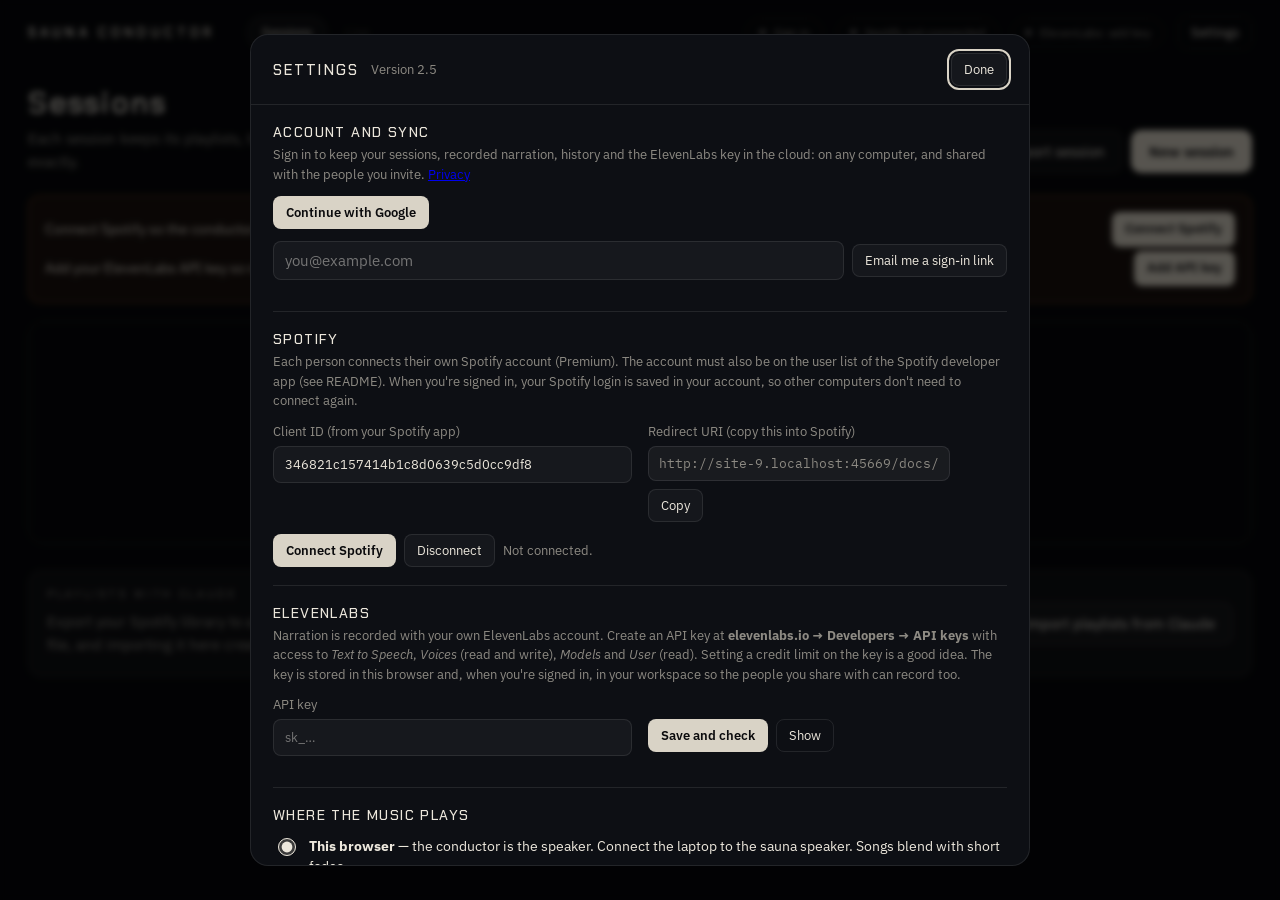
==== commit 811abd53: "Sauna Conductor 2.5: session pages, timeline messages, sharing, previews - Sessions have a name and " ====
--- a/docs/index.html
+++ b/docs/index.html
@@ -7,7 +7,7 @@
 <link rel="preconnect" href="https://fonts.googleapis.com">
 <link rel="preconnect" href="https://fonts.gstatic.com" crossorigin>
 <link href="https://fonts.googleapis.com/css2?family=Chakra+Petch:wght@400;500;600&family=IBM+Plex+Mono:wght@200;300;400&family=IBM+Plex+Sans:wght@400;500;600&display=swap" rel="stylesheet">
-<link rel="stylesheet" href="css/app.css?v=2.4-5089199b">
+<link rel="stylesheet" href="css/app.css?v=2.5-6e8466df">
 </head>
 <body class="phase-idle">
 <div class="sky" aria-hidden="true"></div>
@@ -45,6 +45,15 @@
     </div>
   </div>
   <div class="banner warn" id="libBanner" hidden></div>
+  <div class="row lib-sort" id="libSortRow" hidden>
+    <label class="muted small" for="libSort">Sort by</label>
+    <select id="libSort">
+      <option value="changed">Recently changed</option>
+      <option value="plays">Most played</option>
+      <option value="played">Recently played</option>
+      <option value="name">Name</option>
+    </select>
+  </div>
   <div class="banner resume" id="resumeBanner" hidden></div>
   <div class="cards" id="sessionCards"></div>
 
@@ -68,6 +77,12 @@
 
 <!-- ============================================================ Editor -->
 <section class="view" id="view-editor" hidden></section>
+
+<!-- ============================================================ One session -->
+<section class="view" id="view-session" hidden></section>
+
+<!-- ============================================================ Timeline -->
+<section class="view" id="view-timeline" hidden></section>
 
 <!-- ============================================================ Live -->
 <section class="view" id="view-live" hidden>
@@ -230,6 +245,6 @@
 <script>
   if (location.protocol === 'file:') document.getElementById('fileBanner').hidden = false;
 </script>
-<script type="module" src="js/main.js?v=2.4-5089199b"></script>
+<script type="module" src="js/main.js?v=2.5-6e8466df"></script>
 </body>
 </html>
--- a/docs/css/app.css
+++ b/docs/css/app.css
@@ -392,3 +392,141 @@
 .people li { display: flex; align-items: center; gap: 10px; flex-wrap: wrap; padding: 8px 10px; border: 1px solid var(--line); border-radius: 10px; }
 .people .who { flex: 1 1 auto; min-width: 0; overflow-wrap: anywhere; }
 .people .who small { color: var(--muted); margin-left: 6px; }
+
+/* ---------------------------------------------------------------- 2.5: names, notes, sorting */
+.ed-names { flex: 1; min-width: 240px; display: flex; flex-direction: column; gap: 2px; }
+.ed-lab { font-family: var(--display); text-transform: uppercase; letter-spacing: .2em; font-size: 11px; color: var(--muted); padding-left: 11px; }
+.ed-name { border-color: var(--line) !important; }
+.ed-name::placeholder { color: rgba(236,231,220,.35); }
+.ed-notes { background: transparent !important; border-color: transparent !important; color: var(--muted) !important; font-size: 14px !important; padding: 4px 11px !important; }
+.ed-notes:hover, .ed-notes:focus { border-color: var(--line) !important; color: var(--text) !important; }
+.ed-nav { display: flex; gap: 4px; flex-wrap: wrap; padding: 0; margin: -6px 0 14px; }
+.ed-nav button { padding: 6px 12px; }
+.ed-sec { scroll-margin-top: 56px; }
+.lib-sort { justify-content: flex-end; margin: -8px 0 12px; }
+.lib-sort select { min-width: 170px; padding: 6px 9px; font-size: 13px; }
+.scard-body[role=button] { cursor: pointer; border-radius: 10px; }
+.scard-body[role=button]:hover h3 { text-decoration: underline; text-underline-offset: 4px; text-decoration-color: var(--line2); }
+.scard-body .notes { color: var(--muted); font-size: 13px; margin: -4px 0 8px; font-style: italic; display: -webkit-box; -webkit-line-clamp: 2; -webkit-box-orient: vertical; overflow: hidden; }
+.meta.row { gap: 6px; }
+
+/* cool-down cards share the round card look, in the cool colour */
+.breaks-grid { display: grid; grid-template-columns: repeat(auto-fill, minmax(min(100%, 410px), 1fr)); gap: 12px; margin-top: 6px; }
+.bcard { border: 1px solid rgba(121,195,255,.28); border-radius: 12px; padding: 12px 14px 14px; background: rgba(121,195,255,.03); }
+.bcard .rhead b { color: var(--cool); }
+.bcard select { width: 100%; margin-top: 8px; font-size: 13px; padding: 7px 9px; color: var(--muted); }
+.rsongs li.past { opacity: .45; }
+.radd { display: flex; gap: 8px; align-items: center; margin-top: 8px; }
+.radd select { flex: 1; margin-top: 0 !important; min-width: 0; }
+.radd .sr-open { white-space: nowrap; padding: 7px 10px; }
+.rsongs .pvb, .sr-row .pvb { width: 26px; height: 26px; padding: 0; border-radius: 50%; font-size: 10px; color: var(--muted); background: transparent; border: 1px solid var(--line); flex: none; }
+.rsongs .pvb:hover, .sr-row .pvb:hover { color: var(--text); border-color: var(--line2); }
+.pvb.on { color: #0b0b0d !important; background: var(--text) !important; border-color: transparent !important; }
+#ed-cool > .row h2 { font-size: 15px; text-transform: uppercase; letter-spacing: .14em; margin-bottom: 4px; }
+
+/* Spotify search panel */
+.sr-panel { position: fixed; z-index: 25; top: 72px; right: 16px; width: min(440px, calc(100vw - 32px)); max-height: calc(100vh - 170px); display: flex; flex-direction: column; gap: 10px;
+  background: #12141a; border: 1px solid var(--line2); border-radius: 14px; padding: 14px; box-shadow: 0 24px 70px rgba(0,0,0,.65); }
+.sr-panel select { width: 100%; }
+.sr-list { overflow-y: auto; flex: 1; min-height: 80px; }
+.sr-row { display: flex; align-items: center; gap: 10px; padding: 7px 2px; border-top: 1px solid var(--line); }
+.sr-row:first-child { border-top: 0; }
+.sr-row img, .sr-row .ph { width: 36px; height: 36px; border-radius: 4px; object-fit: cover; flex: none; background: rgba(255,255,255,.06); }
+.sr-row .m { min-width: 0; flex: 1; }
+.sr-row .t { font-size: 13px; white-space: nowrap; overflow: hidden; text-overflow: ellipsis; }
+.sr-row .a { font-size: 12px; color: var(--muted); white-space: nowrap; overflow: hidden; text-overflow: ellipsis; }
+.sr-row .d { font-size: 12px; color: var(--muted); font-variant-numeric: tabular-nums; }
+.ib { width: 30px; height: 30px; padding: 0; border-radius: 8px; display: inline-grid; place-items: center; }
+
+/* floating preview player */
+.pv { position: fixed; z-index: 40; right: 16px; bottom: 16px; width: min(420px, calc(100vw - 32px)); display: grid; grid-template-columns: 48px minmax(0, 1fr) auto; gap: 6px 12px; align-items: center;
+  background: #12141a; border: 1px solid var(--line2); border-radius: 14px; padding: 10px 12px; box-shadow: 0 18px 50px rgba(0,0,0,.6); }
+body.editing .pv { bottom: 84px; }
+.pv img { width: 48px; height: 48px; border-radius: 6px; object-fit: cover; background: linear-gradient(135deg, rgba(255,138,61,.3), rgba(121,195,255,.2)); }
+.pv img:not([src]) { visibility: hidden; }
+.pv .m { min-width: 0; }
+.pv .t { font-weight: 600; font-size: 14px; white-space: nowrap; overflow: hidden; text-overflow: ellipsis; }
+.pv .a, .pv .note { font-size: 12px; color: var(--muted); white-space: nowrap; overflow: hidden; text-overflow: ellipsis; }
+.pv .ctl { display: flex; gap: 4px; }
+.pv .ctl .ib { width: 34px; height: 30px; font-size: 12px; }
+.pv .bar { grid-column: 1 / -1; display: flex; align-items: center; gap: 8px; }
+.pv .tm { font-size: 11px; color: var(--muted); font-variant-numeric: tabular-nums; min-width: 34px; }
+.pv .bar .tm:last-child { text-align: right; }
+.pv input[type=range] { flex: 1; }
+
+/* messages inside songs, in the editor */
+.ins-box { margin-top: 10px; padding-top: 14px; border-top: 1px solid var(--line2); }
+.ins-head { align-items: center; }
+.cue-ed.ins textarea { min-height: 54px; }
+
+/* ---------------------------------------------------------------- session page */
+.ov-top { display: flex; align-items: center; gap: 12px; flex-wrap: wrap; margin: 6px 0 14px; }
+.ov-actions { flex: 1; }
+.ov-head { margin-bottom: 18px; }
+.ov-name { font-size: 30px; letter-spacing: .05em; cursor: text; border-radius: 8px; padding: 2px 6px; margin-left: -6px; display: inline-block; }
+.ov-name:hover { background: var(--panel); }
+.ov-name-in { font-family: var(--display); font-size: 26px !important; max-width: 640px; }
+.ov-notes { color: var(--muted); margin: 6px 0 10px; cursor: text; border-radius: 6px; padding: 2px 6px; margin-left: -6px; max-width: 760px; }
+.ov-notes:hover { background: var(--panel); }
+.ov-notes.empty { font-style: italic; opacity: .7; }
+.ov-notes-in { max-width: 760px; margin: 6px 0 10px; }
+.ov-chips { gap: 6px; }
+.ov-flow { display: grid; gap: 12px; max-width: 980px; }
+.ov-phase { border: 1px solid var(--line); border-radius: 14px; padding: 12px 16px 12px; background: rgba(255,255,255,.02); }
+.ov-phase.round { border-left: 3px solid var(--heat); }
+.ov-phase.break { border-left: 3px solid var(--cool); }
+.ov-phase.closing { border-left: 3px solid var(--done); }
+.ov-phase .rhead { flex-wrap: wrap; }
+.ov-phase .rdur { font-size: 20px; margin-right: 0; }
+.ov-theme { color: var(--muted); font-style: italic; font-size: 13px; }
+.ov-cue { display: flex; gap: 10px; align-items: flex-start; padding: 6px 0 8px; }
+.ov-cue .m { min-width: 0; }
+.ov-cue .t { font-size: 13px; font-weight: 600; }
+.ov-cue .x { color: var(--muted); font-size: 13px; line-height: 1.5; margin-top: 2px; }
+.clipb { width: 26px; height: 26px; border-radius: 50%; padding: 0; font-size: 10px; flex: none; }
+.clipb.on { background: var(--text); color: #0b0b0d; }
+.ov-phase .rsongs li.ins { border-top: 0; padding: 2px 0 6px 36px; color: var(--muted); }
+.ov-phase .rsongs li.ins .at { font-family: var(--mono); font-size: 12px; color: var(--done); white-space: nowrap; }
+.ov-phase .rsongs li.ins .t { white-space: normal; color: var(--text); }
+
+/* ---------------------------------------------------------------- timeline */
+.tl-top { display: flex; align-items: center; gap: 12px; flex-wrap: wrap; margin: 6px 0 6px; }
+.tl-top h1 { font-size: 22px; }
+.tl-help { margin: 0 0 12px; }
+.tl-scroll { position: relative; overflow-x: auto; overflow-y: hidden; border: 1px solid var(--line); border-radius: 14px; background: rgba(0,0,0,.25); padding: 8px 0 12px; display: flex; }
+.tl-canvas { position: relative; height: 196px; margin: 0 20px 0 0; flex: none; }
+.tl-lanes { position: sticky; left: 0; z-index: 5; flex: none; width: 92px; height: 196px; background: linear-gradient(90deg, #0a0b0f 82%, transparent); }
+.tl-lanes span { position: absolute; left: 10px; font-family: var(--display); font-size: 10px; letter-spacing: .12em; text-transform: uppercase; color: var(--muted); }
+.tl-ruler { position: absolute; left: 0; right: 0; top: 0; height: 18px; border-bottom: 1px solid var(--line); }
+.tl-ruler span { position: absolute; top: 0; font-family: var(--mono); font-size: 10px; color: var(--muted); padding-left: 3px; border-left: 1px solid var(--line2); height: 18px; }
+.tl-lane { position: absolute; left: 0; right: 0; }
+.tl-phases { top: 24px; height: 22px; }
+.tl-music { top: 52px; height: 64px; }
+.tl-narr { top: 126px; height: 56px; }
+.tl-ph { position: absolute; top: 0; height: 22px; border-radius: 6px; font-family: var(--display); font-size: 11px; letter-spacing: .14em; text-transform: uppercase; overflow: hidden; white-space: nowrap; padding: 4px 8px; }
+.tl-ph.round { background: rgba(255,138,61,.14); color: var(--heat); }
+.tl-ph.break { background: rgba(121,195,255,.12); color: var(--cool); }
+.tl-ph.closing { background: rgba(242,200,121,.12); color: var(--done); }
+.tl-song { position: absolute; top: 0; height: 64px; border-radius: 6px; padding: 6px 7px; overflow: hidden; cursor: pointer; border: 1px solid rgba(0,0,0,.4); display: flex; flex-direction: column; gap: 2px; }
+.tl-song.round { background: linear-gradient(180deg, rgba(255,138,61,.42), rgba(255,138,61,.22)); }
+.tl-song.break { background: linear-gradient(180deg, rgba(121,195,255,.38), rgba(121,195,255,.18)); }
+.tl-song.cut { -webkit-mask-image: linear-gradient(90deg, #000 85%, transparent); mask-image: linear-gradient(90deg, #000 85%, transparent); }
+.tl-song.sel { outline: 2px solid var(--text); outline-offset: -2px; }
+.tl-song .t { font-size: 12px; font-weight: 600; white-space: nowrap; overflow: hidden; text-overflow: ellipsis; }
+.tl-song .a { font-size: 11px; color: rgba(236,231,220,.7); white-space: nowrap; overflow: hidden; text-overflow: ellipsis; }
+.tl-cue, .tl-ins { position: absolute; height: 24px; border-radius: 6px; font-size: 11px; padding: 4px 7px; overflow: hidden; white-space: nowrap; text-overflow: ellipsis; }
+.tl-cue { top: 0; background: rgba(236,231,220,.14); color: var(--text); border: 1px solid var(--line2); }
+.tl-ins { top: 28px; background: var(--done); color: #1a1408; font-weight: 600; cursor: grab; touch-action: none; border: 1px solid rgba(0,0,0,.35); min-width: 14px; }
+.tl-ins span, .tl-cue span { pointer-events: none; }
+.tl-ins.sel { box-shadow: 0 0 0 2px var(--text); }
+.tl-ins.dragging { cursor: grabbing; opacity: .85; z-index: 3; }
+.tl-ins.bad { background: var(--danger); }
+.tl-ins.todo, .tl-cue.todo { background-image: repeating-linear-gradient(135deg, transparent 0 6px, rgba(0,0,0,.18) 6px 12px); }
+.tl-cursor { position: absolute; top: 20px; bottom: 0; width: 2px; background: var(--text); pointer-events: none; }
+.tl-play { position: absolute; top: 20px; bottom: 0; width: 2px; background: var(--ok); box-shadow: 0 0 8px var(--ok); pointer-events: none; }
+.tl-insp { margin-top: 14px; max-width: 980px; }
+.tl-insp textarea { margin: 8px 0; }
+.tl-where { margin-top: 4px; }
+.tl-art { width: 44px; height: 44px; border-radius: 6px; object-fit: cover; }
+dialog.share-dlg { width: min(620px, calc(100vw - 32px)); background: var(--bg2); color: var(--text); border: 1px solid var(--line); border-radius: 18px; padding: 0; }
+dialog.share-dlg input[type=email] { flex: 1 1 260px; min-width: 0; }
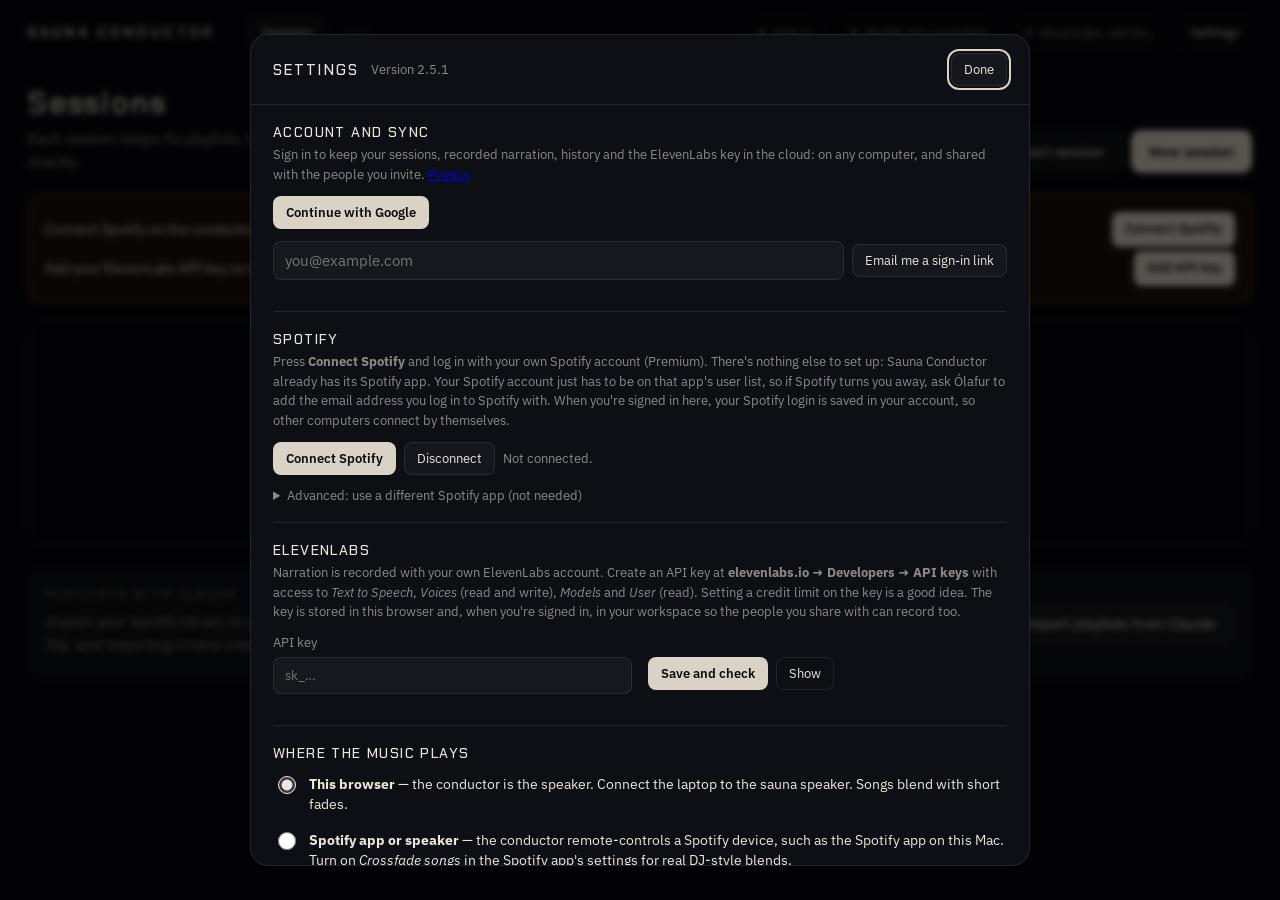
==== commit f98eb677: "Sauna Conductor 2.5.1: connecting Spotify needs no Client ID - Settings → Spotify now just says: pre" ====
--- a/docs/index.html
+++ b/docs/index.html
@@ -7,7 +7,7 @@
 <link rel="preconnect" href="https://fonts.googleapis.com">
 <link rel="preconnect" href="https://fonts.gstatic.com" crossorigin>
 <link href="https://fonts.googleapis.com/css2?family=Chakra+Petch:wght@400;500;600&family=IBM+Plex+Mono:wght@200;300;400&family=IBM+Plex+Sans:wght@400;500;600&display=swap" rel="stylesheet">
-<link rel="stylesheet" href="css/app.css?v=2.5-6e8466df">
+<link rel="stylesheet" href="css/app.css?v=2.5.1-24e6cfcc">
 </head>
 <body class="phase-idle">
 <div class="sky" aria-hidden="true"></div>
@@ -195,16 +195,20 @@
 
     <section class="set-sec" id="set-spotify">
       <h3>Spotify</h3>
-      <p class="help">Each person connects their own Spotify account (Premium). The account must also be on the user list of the Spotify developer app (see README). When you're signed in, your Spotify login is saved in your account, so other computers don't need to connect again.</p>
-      <div class="grid2">
-        <label class="f">Client ID (from your Spotify app)<input type="text" id="cfgClientId" autocomplete="off" spellcheck="false" placeholder="32-character Client ID"></label>
-        <div class="f">Redirect URI (copy this into Spotify)<div class="row"><span class="code" id="redirectUri"></span><button class="small" id="btnCopyRedirect">Copy</button></div></div>
-      </div>
+      <p class="help">Press <b>Connect Spotify</b> and log in with your own Spotify account (Premium). There's nothing else to set up: Sauna Conductor already has its Spotify app. Your Spotify account just has to be on that app's user list, so if Spotify turns you away, ask Ólafur to add the email address you log in to Spotify with. When you're signed in here, your Spotify login is saved in your account, so other computers connect by themselves.</p>
+      <div class="banner warn" id="spCustom" hidden>This browser is set to a different Spotify app than the shared one, which is why connecting may fail. <button class="small primary" id="btnSharedApp">Use the shared app</button></div>
       <div class="row mt">
         <button class="small primary" id="btnConnect">Connect Spotify</button>
         <button class="small" id="btnDisconnect">Disconnect</button>
         <span class="muted small" id="spDetail"></span>
       </div>
+      <details class="mt sp-adv" id="spAdvanced">
+        <summary class="muted small">Advanced: use a different Spotify app (not needed)</summary>
+        <div class="grid2 mt">
+          <label class="f">Client ID<input type="text" id="cfgClientId" autocomplete="off" spellcheck="false" placeholder="32-character Client ID"></label>
+          <div class="f">Redirect URI (that app needs this)<div class="row"><span class="code" id="redirectUri"></span><button class="small" id="btnCopyRedirect">Copy</button></div></div>
+        </div>
+      </details>
     </section>
 
     <section class="set-sec" id="set-eleven">
@@ -245,6 +249,6 @@
 <script>
   if (location.protocol === 'file:') document.getElementById('fileBanner').hidden = false;
 </script>
-<script type="module" src="js/main.js?v=2.5-6e8466df"></script>
+<script type="module" src="js/main.js?v=2.5.1-24e6cfcc"></script>
 </body>
 </html>
--- a/docs/css/app.css
+++ b/docs/css/app.css
@@ -530,3 +530,9 @@
 .tl-art { width: 44px; height: 44px; border-radius: 6px; object-fit: cover; }
 dialog.share-dlg { width: min(620px, calc(100vw - 32px)); background: var(--bg2); color: var(--text); border: 1px solid var(--line); border-radius: 18px; padding: 0; }
 dialog.share-dlg input[type=email] { flex: 1 1 260px; min-width: 0; }
+
+/* Settings → Spotify: the advanced fold for a different Spotify app */
+.sp-adv summary { cursor: pointer; width: fit-content; }
+.sp-adv[open] summary { margin-bottom: 4px; }
+#spCustom { display: flex; align-items: center; gap: 12px; flex-wrap: wrap; margin: 10px 0 0; }
+#spCustom[hidden] { display: none; }
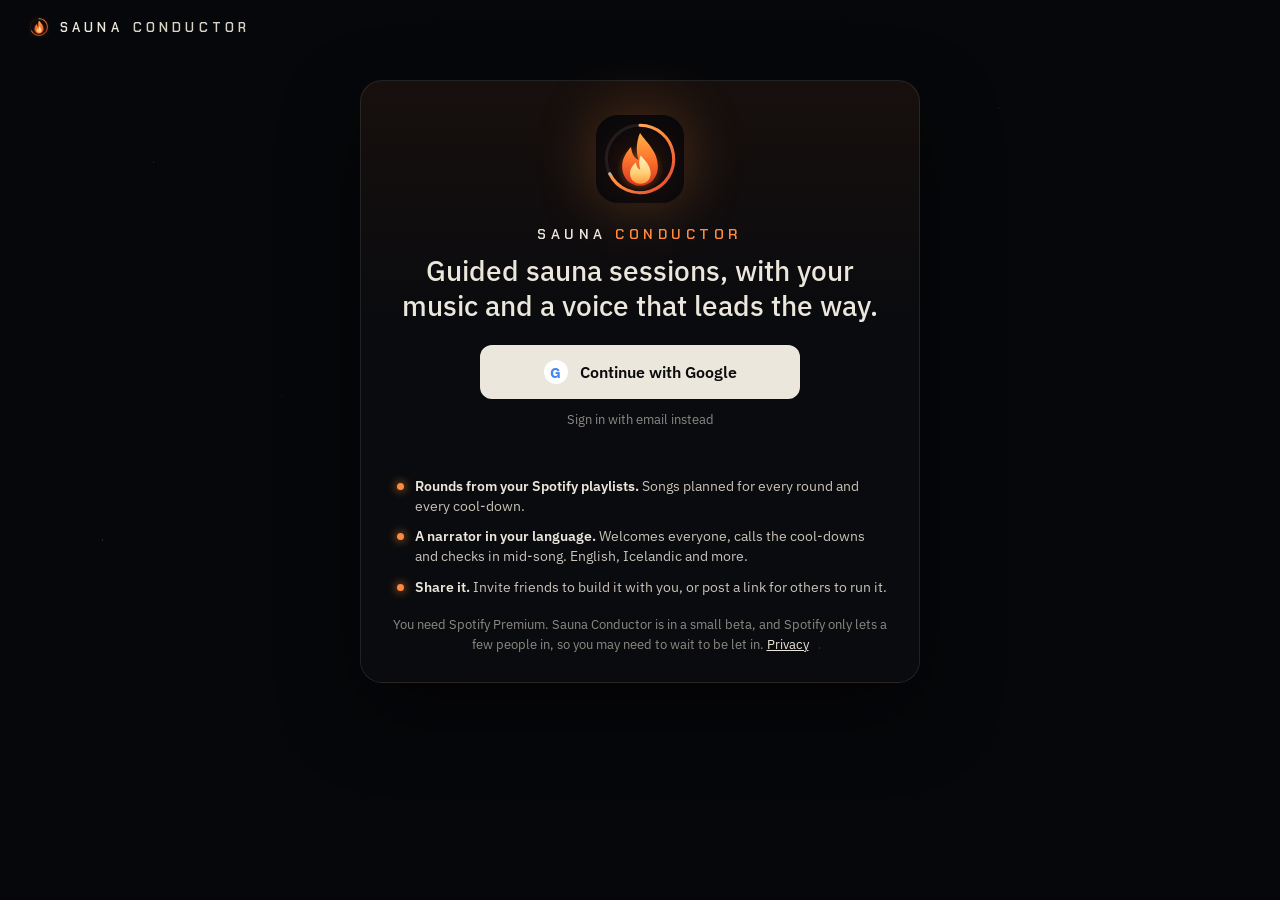
==== commit 6ebfa9ef: "Sauna Conductor 3.0: private sessions, invites with roles, share links, AI narration, installable ap" ====
--- a/docs/index.html
+++ b/docs/index.html
@@ -2,26 +2,54 @@
 <html lang="en">
 <head>
 <meta charset="utf-8">
-<meta name="viewport" content="width=device-width, initial-scale=1">
+<meta name="viewport" content="width=device-width, initial-scale=1, viewport-fit=cover">
 <title>Sauna Conductor</title>
+<meta name="description" content="Guided sauna sessions with your Spotify music and a narrator that leads the way: rounds, cool-downs and check-ins, in your language.">
+<meta name="theme-color" content="#06070a">
+<link rel="icon" href="favicon.ico" sizes="48x48">
+<link rel="icon" href="icons/icon.svg" type="image/svg+xml">
+<link rel="apple-touch-icon" href="icons/apple-touch-icon.png">
+<link rel="manifest" href="manifest.webmanifest">
+<meta name="apple-mobile-web-app-capable" content="yes">
+<meta name="mobile-web-app-capable" content="yes">
+<meta name="apple-mobile-web-app-status-bar-style" content="black-translucent">
+<meta name="apple-mobile-web-app-title" content="Sauna">
+<meta property="og:type" content="website">
+<meta property="og:site_name" content="Sauna Conductor">
+<meta property="og:title" content="Sauna Conductor · guided sauna sessions">
+<meta property="og:description" content="Rounds from your Spotify playlists, cool-down songs, and a narrator that welcomes everyone and checks in mid-song. Open the link to run the session.">
+<meta property="og:url" content="https://sauna.roadtalk.io/">
+<meta property="og:image" content="https://sauna.roadtalk.io/icons/og-image.png">
+<meta property="og:image:width" content="1200">
+<meta property="og:image:height" content="630">
+<meta name="twitter:card" content="summary_large_image">
 <link rel="preconnect" href="https://fonts.googleapis.com">
 <link rel="preconnect" href="https://fonts.gstatic.com" crossorigin>
 <link href="https://fonts.googleapis.com/css2?family=Chakra+Petch:wght@400;500;600&family=IBM+Plex+Mono:wght@200;300;400&family=IBM+Plex+Sans:wght@400;500;600&display=swap" rel="stylesheet">
-<link rel="stylesheet" href="css/app.css?v=2.5.1-24e6cfcc">
+<link rel="stylesheet" href="css/app.css?v=3.0-152b544c">
 </head>
 <body class="phase-idle">
 <div class="sky" aria-hidden="true"></div>
 
 <header class="top">
-  <div class="brand">Sauna <span>Conductor</span></div>
+  <div class="brand"><img class="brand-mark" src="icons/icon-32.png" alt="" width="22" height="22">Sauna <span>Conductor</span></div>
   <nav class="tabs" aria-label="Views">
     <button class="tab" data-view="library">Sessions</button>
     <button class="tab" data-view="live" id="tabLive" disabled>Live</button>
   </nav>
   <div class="spacer"></div>
-  <button class="pill" id="pillCloud" data-sec="set-account" hidden>Sign in</button>
+  <button class="pill warn" id="pillRequests" data-sec="set-access" hidden></button>
   <button class="pill" id="pillSpotify" data-sec="set-spotify">Spotify</button>
   <button class="pill" id="pillEleven" data-sec="set-eleven">ElevenLabs</button>
+  <div class="acct" id="acctWrap">
+    <button class="pill" id="pillCloud" hidden aria-haspopup="menu" aria-expanded="false">Sign in</button>
+    <div class="acct-menu" id="acctMenu" role="menu" hidden>
+      <div class="acct-who" id="acctMenuWho"></div>
+      <button role="menuitem" id="btnMenuSettings">Settings</button>
+      <button role="menuitem" id="btnMenuInstall" hidden>Install the app</button>
+      <button role="menuitem" id="btnSignOutTop">Sign out</button>
+    </div>
+  </div>
   <button class="ghost small" id="btnSettings">Settings</button>
 </header>
 
@@ -31,6 +59,10 @@
 <div class="banner" id="fileBanner" hidden>
   You opened <b>index.html</b> directly. Close this tab and double-click <b>Start Sauna Conductor.command</b> instead. The app only works through the launcher.
 </div>
+
+<!-- ============================================================ Front page and first-time setup -->
+<section class="view" id="view-welcome" hidden></section>
+<section class="view" id="view-onboard" hidden></section>
 
 <!-- ============================================================ Sessions -->
 <section class="view" id="view-library" hidden>
@@ -172,30 +204,22 @@
   </div>
   <div class="set-body">
     <section class="set-sec" id="set-account" hidden>
-      <h3>Account and sync</h3>
-      <div id="acctOut" hidden>
-        <p class="help">Sign in to keep your sessions, recorded narration, history and the ElevenLabs key in the cloud: on any computer, and shared with the people you invite. <a href="privacy.html" target="_blank" rel="noopener">Privacy</a></p>
-        <div class="row"><button class="small primary" id="btnGoogle">Continue with Google</button></div>
-        <div class="row mt"><input type="email" id="acctEmail" placeholder="you@example.com" autocomplete="email" spellcheck="false"><button class="small" id="btnEmailLink">Email me a sign-in link</button></div>
-        <p class="muted small mt" id="acctMsg"></p>
-      </div>
-      <div id="acctIn" hidden>
-        <div class="row"><span>Signed in as <b id="acctWho"></b></span><span class="chip" id="acctStatus"></span></div>
-        <div class="grid2 mt">
-          <label class="f">Workspace<select id="acctWs"></select></label>
-          <label class="f">Workspace name<input type="text" id="acctWsName" maxlength="40" spellcheck="false"></label>
-        </div>
-        <div class="label mt">Shared with</div>
-        <ul class="people" id="acctPeople"></ul>
-        <div class="row mt"><input type="email" id="inviteEmail" placeholder="their Gmail address" autocomplete="off" spellcheck="false"><button class="small" id="btnInvite">Invite</button></div>
-        <p class="help mt">They open this page, sign in with that email address, and see everything in the workspace: sessions, recordings, history and the ElevenLabs key. Everyone connects their own Spotify.</p>
-        <div class="row"><button class="small" id="btnSyncNow">Sync now</button><button class="small ghost" id="btnSignOut">Sign out</button><span class="muted small" id="acctLast"></span></div>
-      </div>
+      <h3>Account</h3>
+      <div class="row"><span>Signed in as <b id="acctWho"></b></span><span class="chip" id="acctStatus"></span></div>
+      <p class="help mt">Your sessions are private to you and kept in the cloud, so they're on every device you sign in on. To work on one with others, open it and press <b>Invite</b> or <b>Share link</b>. <a href="privacy.html" target="_blank" rel="noopener">Privacy</a></p>
+      <div class="row"><button class="small" id="btnSyncNow">Sync now</button><button class="small ghost" id="btnSignOut">Sign out</button><span class="muted small" id="acctLast"></span></div>
+      <div class="row mt" id="installRow"></div>
+    </section>
+
+    <section class="set-sec" id="set-access" hidden>
+      <h3>Spotify access</h3>
+      <p class="help">While the Spotify app is in development mode, Spotify lets in only the people on its user list, 5 at most. People Spotify turned away ask here. Add them at <a href="https://developer.spotify.com/dashboard/346821c157414b1c8d0639c5d0cc9df8/users" target="_blank" rel="noopener">developer.spotify.com → Thora sauna conductor → User Management</a> with their Spotify email, then mark them as added: they see it and can connect.</p>
+      <ul class="people" id="accessList"></ul>
     </section>
 
     <section class="set-sec" id="set-spotify">
       <h3>Spotify</h3>
-      <p class="help">Press <b>Connect Spotify</b> and log in with your own Spotify account (Premium). There's nothing else to set up: Sauna Conductor already has its Spotify app. Your Spotify account just has to be on that app's user list, so if Spotify turns you away, ask Ólafur to add the email address you log in to Spotify with. When you're signed in here, your Spotify login is saved in your account, so other computers connect by themselves.</p>
+      <p class="help">Press <b>Connect Spotify</b> and log in with your own Spotify account (Premium). There's nothing else to set up: Sauna Conductor already has its Spotify app. While Sauna Conductor is in beta, Spotify only lets in the people on its guest list: if Spotify turns you away, you'll be asked for the email you use for Spotify so you can be added. Your Spotify login is saved in your account, so your other devices connect by themselves.</p>
       <div class="banner warn" id="spCustom" hidden>This browser is set to a different Spotify app than the shared one, which is why connecting may fail. <button class="small primary" id="btnSharedApp">Use the shared app</button></div>
       <div class="row mt">
         <button class="small primary" id="btnConnect">Connect Spotify</button>
@@ -209,6 +233,12 @@
           <div class="f">Redirect URI (that app needs this)<div class="row"><span class="code" id="redirectUri"></span><button class="small" id="btnCopyRedirect">Copy</button></div></div>
         </div>
       </details>
+    </section>
+
+    <section class="set-sec" id="set-eleven-server" hidden>
+      <h3>Narration (ElevenLabs)</h3>
+      <p class="help">Everyone records narration through the app's server, with your ElevenLabs account. The key stays on the server (Supabase → Edge Functions → Secrets, or the app_secrets table); no browser ever sees it. Each person can record up to 25,000 characters a day; you have no limit. Your own and cloned voices are only for you.</p>
+      <p class="muted small" id="elServerDetail"></p>
     </section>
 
     <section class="set-sec" id="set-eleven">
@@ -248,7 +278,9 @@
 
 <script>
   if (location.protocol === 'file:') document.getElementById('fileBanner').hidden = false;
+  // Signed-out visitors land on the front page: hide the app until it knows (avoids a flash of the app).
+  try { if (!localStorage.getItem('sc.sb-auth') && location.protocol !== 'file:') document.body.classList.add('booting'); } catch (e) { /* ignore */ }
 </script>
-<script type="module" src="js/main.js?v=2.5.1-24e6cfcc"></script>
+<script type="module" src="js/main.js?v=3.0-152b544c"></script>
 </body>
 </html>
--- a/docs/css/app.css
+++ b/docs/css/app.css
@@ -536,3 +536,106 @@
 .sp-adv[open] summary { margin-bottom: 4px; }
 #spCustom { display: flex; align-items: center; gap: 12px; flex-wrap: wrap; margin: 10px 0 0; }
 #spCustom[hidden] { display: none; }
+
+/* ================================================================ version 3 */
+/* ---- start-up: signed-out visitors see only the front page */
+body.booting header.top, body.booting .view, body.booting .banner { visibility: hidden; }
+body.gate header.top .tabs, body.gate header.top .pill, body.gate #btnSettings, body.gate .acct { display: none !important; }
+body.gate header.top { justify-content: center; }
+.brand { display: inline-flex; align-items: center; gap: 10px; }
+.brand-mark { border-radius: 6px; flex: none; }
+
+/* ---- front page and onboarding */
+.gate-wrap { display: grid; place-items: start center; padding: 2vh 16px 64px; }
+.gate-card { width: min(560px, 100%); background: linear-gradient(180deg, rgba(255,138,61,.07), rgba(255,255,255,.02) 40%); border: 1px solid var(--line); border-radius: 22px; padding: 34px 32px 28px; text-align: center; box-shadow: 0 30px 80px rgba(0,0,0,.45); }
+.gate-logo { width: 88px; height: 88px; border-radius: 22px; box-shadow: 0 0 60px rgba(255,138,61,.28); }
+.gate-brand { font-family: var(--display); font-weight: 600; letter-spacing: .32em; text-transform: uppercase; font-size: 14px; margin: 18px 0 6px; }
+.gate-brand span { color: var(--heat); }
+.gate-title { font-family: var(--sans); font-weight: 500; font-size: clamp(22px, 4.6vw, 28px); line-height: 1.25; letter-spacing: 0; margin: 10px auto 22px; max-width: 30ch; }
+.gate-actions { display: grid; gap: 12px; justify-items: center; }
+button.big { padding: 14px 22px; font-size: 16px; border-radius: 12px; min-width: min(320px, 100%); }
+.gate-google { display: inline-flex; align-items: center; justify-content: center; gap: 12px; --accent: var(--text); }
+.gate-google .g { display: inline-grid; place-items: center; width: 24px; height: 24px; border-radius: 50%; background: #fff; color: #4285f4; font-weight: 700; font-family: var(--sans); font-size: 15px; }
+.gate-email { width: min(420px, 100%); text-align: left; }
+.gate-email summary { cursor: pointer; color: var(--muted); font-size: 13px; text-align: center; list-style: none; }
+.gate-email summary::-webkit-details-marker { display: none; }
+.gate-email[open] summary { margin-bottom: 10px; }
+.gate-email .row input { flex: 1 1 200px; min-width: 0; }
+.gate-msg { min-height: 1.2em; margin: 10px 0 0; }
+.gate-points { list-style: none; padding: 0; margin: 22px 0 8px; display: grid; gap: 10px; text-align: left; font-size: 14px; color: #c9c3b8; }
+.gate-points li { padding-left: 22px; position: relative; line-height: 1.45; }
+.gate-points li::before { content: ""; position: absolute; left: 4px; top: 7px; width: 7px; height: 7px; border-radius: 50%; background: var(--heat); box-shadow: 0 0 10px var(--heat); }
+.gate-points b { color: var(--text); font-weight: 600; }
+.gate-fine { margin: 18px 0 0; line-height: 1.5; }
+.gate-fine a { color: var(--text); }
+.gate-link { text-align: left; border: 1px solid rgba(255,138,61,.35); background: rgba(255,138,61,.07); border-radius: 14px; padding: 14px 16px; margin: 0 0 20px; display: grid; gap: 4px; }
+.gate-link-name { font-family: var(--display); font-size: 20px; letter-spacing: .02em; }
+.gate-inapp { text-align: left; margin: 0 0 18px; }
+.gate-card .install-btn { margin-top: 18px; }
+.onb { text-align: left; }
+.onb h1 { font-family: var(--sans); font-weight: 500; letter-spacing: 0; font-size: clamp(22px, 4.8vw, 28px); margin: 6px 0 10px; }
+.onb-lead { font-size: 16px; color: #d6d0c4; margin: 0 0 18px; }
+.onb .big { margin: 6px 0 14px; }
+.onb .f { margin-top: 10px; }
+.onb-steps { list-style: none; display: flex; gap: 6px; padding: 0; margin: 0 0 20px; flex-wrap: wrap; counter-reset: st; }
+.onb-steps li { counter-increment: st; font-size: 12px; color: var(--muted); border: 1px solid var(--line); border-radius: 999px; padding: 4px 11px 4px 6px; display: inline-flex; align-items: center; gap: 7px; }
+.onb-steps li::before { content: counter(st); display: inline-grid; place-items: center; width: 18px; height: 18px; border-radius: 50%; background: var(--panel2); font-size: 11px; }
+.onb-steps li.done { color: var(--ok); border-color: rgba(111,227,161,.3); }
+.onb-steps li.done::before { content: "✓"; background: rgba(111,227,161,.15); }
+.onb-steps li.on { color: var(--text); border-color: rgba(255,138,61,.5); }
+.onb-steps li.on::before { background: var(--heat); color: #0b0b0d; }
+a.btn { display: inline-flex; align-items: center; justify-content: center; font: inherit; font-size: 13px; color: var(--text); background: var(--panel); border: 1px solid var(--line); border-radius: 8px; padding: 7px 12px; text-decoration: none; }
+a.btn.primary { background: var(--heat); color: #0b0b0d; border-color: transparent; font-weight: 600; }
+
+/* ---- account menu */
+.acct { position: relative; }
+.acct-pill { max-width: 22vw; }
+.pill.sync::before { background: var(--cool); }
+.acct-menu { position: absolute; right: 0; top: calc(100% + 8px); z-index: 30; min-width: 240px; background: var(--bg2); border: 1px solid var(--line2); border-radius: 14px; padding: 6px; box-shadow: 0 18px 50px rgba(0,0,0,.5); display: grid; }
+.acct-menu button { text-align: left; background: transparent; border: 0; border-radius: 8px; padding: 10px 12px; font-size: 14px; }
+.acct-menu button:hover { background: var(--panel2); }
+.acct-who { padding: 10px 12px 10px; border-bottom: 1px solid var(--line); margin-bottom: 4px; display: grid; gap: 2px; }
+.acct-who small { color: var(--muted); font-size: 12px; overflow-wrap: anywhere; }
+.acct-who .st { font-size: 11px; }
+#btnSignOutTop { color: var(--danger); }
+
+/* ---- sharing */
+.chip.shared { color: var(--heat); border-color: rgba(255,138,61,.4); background: rgba(255,138,61,.08); }
+.invite-row input[type=email] { flex: 1 1 220px; min-width: 0; }
+.invite-row select, .people select { min-width: 0; width: auto; font-size: 13px; padding: 6px 8px; }
+.link-field { flex: 1 1 260px; min-width: 0; font-family: var(--mono); font-size: 12px; }
+.people li.req .who small { display: block; margin: 2px 0 0; }
+.people li.req .note { font-style: italic; }
+
+/* ---- install */
+.install-btn { display: inline-flex; align-items: center; gap: 10px; }
+.install-btn img { border-radius: 4px; }
+dialog.ios-install { width: min(420px, calc(100vw - 32px)); background: var(--bg2); color: var(--text); border: 1px solid var(--line); border-radius: 18px; padding: 24px; text-align: left; }
+dialog.ios-install img { border-radius: 14px; }
+dialog.ios-install h2 { font-family: var(--sans); letter-spacing: 0; font-size: 20px; margin: 12px 0 6px; }
+dialog.ios-install ol { padding-left: 20px; line-height: 1.6; }
+.ios-share { display: inline-grid; place-items: center; width: 22px; height: 22px; border: 1px solid var(--line2); border-radius: 6px; font-size: 12px; }
+
+/* ---- editor: language, host, AI writer */
+.ed-meta { display: grid; grid-template-columns: minmax(180px, 260px) minmax(160px, 240px); gap: 10px 14px; margin-top: 8px; }
+.ed-meta select { width: 100%; min-width: 0; }
+.ai-box { border: 1px solid rgba(255,138,61,.3); background: linear-gradient(180deg, rgba(255,138,61,.07), rgba(255,138,61,.02)); border-radius: 14px; padding: 14px 16px; margin: 0 0 18px; display: grid; gap: 10px; }
+.ai-head b { color: var(--heat); font-weight: 600; }
+.ai-box textarea { min-height: 96px; }
+.ai-status { flex: 1 1 260px; }
+.label.vrec { margin: 12px 0 4px; }
+
+@media (max-width: 640px) {
+  header.top { padding: 12px 16px; gap: 8px; flex-wrap: wrap; }
+  .brand { letter-spacing: .22em; font-size: 12px; }
+  .tabs { margin-left: 0; }
+  #pillEleven { display: none; }
+  .gate-card { padding: 26px 18px 22px; border-radius: 18px; }
+  .ed-meta { grid-template-columns: 1fr; }
+  .acct-pill { max-width: 40vw; }
+}
+@supports (padding: max(0px)) {
+  header.top { padding-top: max(16px, env(safe-area-inset-top)); }
+}
+header.top { z-index: 20; }          /* the account menu opens over the page */
+.set-sec a, .help a { color: var(--heat); text-underline-offset: 2px; }
